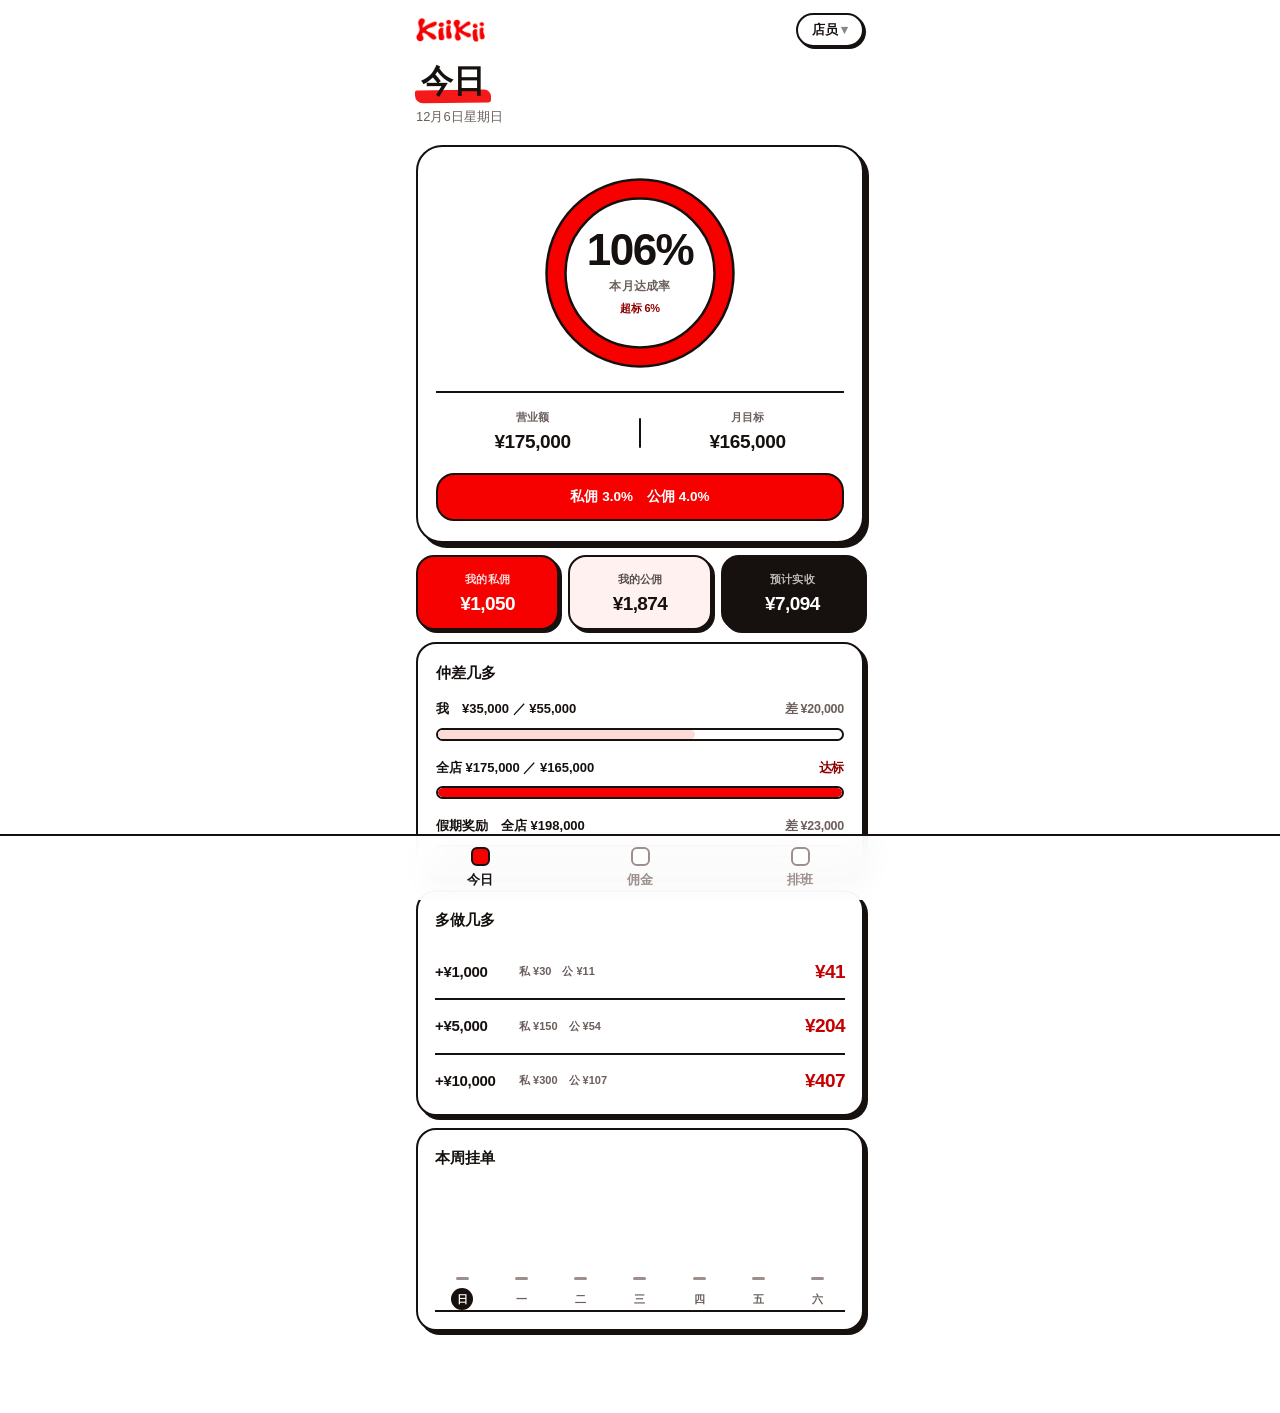
==== index.html @ 649da3fe "design: 白红配色 ＋ KIIKII logo ＋ 转手绘麦克笔语言 MORIA：APP 改白红配色加 KIIKII logo，再参考手绘 app 设计美化。  配色 - 暖米底 #f7f2e8" ====
<!doctype html>
<html lang="zh-Hans">
<head>
<meta charset="utf-8">
<meta name="viewport" content="width=device-width,initial-scale=1,viewport-fit=cover">
<meta name="theme-color" content="#fdf6f5">
<meta name="robots" content="noindex,nofollow">
<title>KIIKII 珠海店</title>
<link rel="icon" href="logo.png">
<link rel="stylesheet" href="app.css">
</head>
<body>

<!-- ══ 今日 ══ -->
<main class="app" id="p-home">
  <div class="brand">
    <img src="logo.png" alt="KiiKii" width="150" height="52">
    <button class="who" id="whoName" type="button">店员</button>
  </div>
  <div class="bar"><div><h1><span class="hl">今日</span></h1><div class="sub" id="homeSub"></div></div></div>

  <div class="stack">
    <div class="hero">
      <div class="dial">
        <svg viewBox="0 0 200 200" role="img" aria-labelledby="dialT">
          <title id="dialT">本月达成率</title>
          <circle cx="100" cy="100" r="84" fill="none" stroke="#fff1f0" stroke-width="19"></circle>
          <circle id="arcMain" cx="100" cy="100" r="84" fill="none" stroke="#f60000" stroke-width="19"
                  stroke-linecap="butt" stroke-dasharray="527.79" stroke-dashoffset="527.79"></circle>
          <circle cx="100" cy="100" r="93.5" fill="none" stroke="#16110f" stroke-width="2.5"></circle>
          <circle cx="100" cy="100" r="74.5" fill="none" stroke="#16110f" stroke-width="2.5"></circle>
        </svg>
        <div class="mid">
          <div class="pct num" id="hPct">0%</div>
          <div class="pl">本月达成率</div>
          <div class="over num" id="hOver" hidden></div>
        </div>
      </div>
      <div class="heroFig">
        <div class="c"><div class="k">营业额</div><div class="v num" id="hRev">¥0</div></div>
        <div class="sep"></div>
        <div class="c"><div class="k">月目标</div><div class="v num" id="hTgt">¥0</div></div>
      </div>
      <div class="verdict" id="hVerdict"></div>
    </div>

    <div class="tiles">
      <div class="tile priv"><div class="k">我的私佣</div><div class="v num" id="hPv">¥0</div></div>
      <div class="tile pub"><div class="k">我的公佣</div><div class="v num" id="hPb">¥0</div></div>
      <div class="tile net"><div class="k">预计实收</div><div class="v num" id="hNet">¥0</div></div>
    </div>

    <div class="card pgcard">
      <div class="ct">仲差几多</div>
      <div class="pg" id="pgMe">
        <div class="pgtop"><span class="pl"></span><span class="pr num"></span></div>
        <div class="track"><div class="fill"></div></div>
      </div>
      <div class="pg" id="pgSt">
        <div class="pgtop"><span class="pl"></span><span class="pr num"></span></div>
        <div class="track"><div class="fill"></div></div>
      </div>
      <div class="pg" id="hLeaveProg">
        <div class="pgtop"><span class="pl">假期奖励</span><span class="pr num" id="hLvRest"></span></div>
        <div class="track"><div class="fill" id="hLvFill" style="width:0%"></div></div>
      </div>
    </div>

    <div class="card">
      <div class="ct">多做几多</div>
      
      <div id="gainRows"></div>
    </div>

    <div class="card">
      <div class="ct" id="wkTitle" style="margin-bottom:0">本周挂单</div>
      <div class="week" id="wkBars"></div>
    </div>

  </div>
</main>

<!-- ══ 佣金 ══ -->
<main class="app" id="p-comm" hidden>
  <div class="brand"><img src="logo.png" alt="KiiKii" width="150" height="52"></div>
  <div class="bar"><div><h1><span class="hl">佣金</span></h1></div></div>

  <div class="stack">
    <div class="card">
      <label class="f"><span class="lb">店铺月营业额</span>
        <input class="big num" type="number" inputmode="numeric" id="cRev" value="175000" step="1000"></label>
      <div class="g2" style="margin-top:12px">
        <label class="f"><span class="lb">我的挂单额</span>
          <input class="num" type="number" inputmode="numeric" id="cSale" value="35000" step="500"></label>
        <label class="f"><span class="lb">我的工时</span>
          <input class="num" type="number" inputmode="numeric" id="cHrs" value="174" step="2"></label>
      </div>
      <div class="g2" style="margin-top:10px">
        <label class="f"><span class="lb">岗位</span><select id="cRole"></select></label>
        <label class="f"><span class="lb" id="cBaseLb">底薪加津贴</span>
          <input class="num" type="number" inputmode="numeric" id="cBase" value="4100" step="100"></label>
      </div>
      <div class="res">
        <div class="p"><div class="k">私佣</div><div class="v num" id="cPv">¥0</div></div>
        <div class="g"><div class="k">公佣</div><div class="v num" id="cPb">¥0</div></div>
        <div><div class="k">大单奖</div><div class="v num" id="cBn">¥0</div></div>
        <div class="net"><div class="k">实收</div><div class="v num" id="cNet">¥0</div></div>
      </div>
    </div>

    <div class="card">
      <div class="lb">我的大单（单数）</div>
      <div class="g3">
        <label class="f"><span class="lb">满 800 加 10</span>
          <input class="num" type="number" inputmode="numeric" id="cB1" value="4" step="1"></label>
        <label class="f"><span class="lb">满 1400 加 30</span>
          <input class="num" type="number" inputmode="numeric" id="cB2" value="1" step="1"></label>
        <label class="f"><span class="lb">满 2400 加 50</span>
          <input class="num" type="number" inputmode="numeric" id="cB3" value="0" step="1"></label>
      </div>
    </div>

    <div class="row" id="cFixed"><span>固定薪</span><b class="num">¥0</b></div>
    <div class="row"><span>我的个人目标</span><b class="num" id="cTg">¥0</b></div>
    <div class="row" id="cRate"><span>本月费率</span><b>-</b></div>
    <div class="row" id="cNext"><span>距离下一档</span><b>-</b></div>

    <details>
      <summary>进阶设定</summary>
      <div class="dbody">
        <div class="g3">
          <label class="f"><span class="lb">月目标</span>
            <input class="num" type="number" inputmode="numeric" id="cTgt" value="165000" step="5000"></label>
          <label class="f"><span class="lb">全职人数</span>
            <input class="num" type="number" inputmode="numeric" id="cFt" value="3" step="1"></label>
          <label class="f"><span class="lb">全队总工时</span>
            <input class="num" type="number" inputmode="numeric" id="cWt" value="520" step="10"></label>
        </div>
        <div class="seg" role="group" aria-label="经营阶段">
          <button type="button" id="segSt" aria-pressed="true">稳定期</button>
          <button type="button" id="segRamp" aria-pressed="false">开业头三个月</button>
        </div>
        <p class="note">费率跟全店达成率：70% 起 1%，90% 起 2%，达标起私佣 3% ／ 公佣 4%。
        超出个人目标嘅部分 6%。</p>
      </div>
    </details>

    <p class="note" style="text-align:center">估算。发薪以实际结算为准。</p>
  </div>
</main>

<!-- ══ 排班 ══ -->
<main class="app" id="p-shift" hidden>
  <div class="brand"><img src="logo.png" alt="KiiKii" width="150" height="52"></div>
  <div class="bar"><div><h1><span class="hl">排班</span></h1><div class="sub" id="shSub"></div></div>
    <button class="btn" id="shEdit" style="width:auto;min-height:38px;font-size:13px;padding:8px 16px">编辑</button></div>

  <div class="stack">
    <div class="btn2">
      <button class="btn" id="shPrev" type="button">上一周</button>
      <button class="btn" id="shNext" type="button">下一周</button>
    </div>
    <div class="card" id="shList"></div>
    <div class="row"><span>本周我的班次</span><b class="num" id="shMine">0</b></div>
  </div>
</main>

<nav class="tabs"><div class="in" role="tablist">
  <button role="tab" data-tab="home"  aria-selected="true"><span class="mk"></span>今日</button>
  <button role="tab" data-tab="comm"  aria-selected="false"><span class="mk"></span>佣金</button>
  <button role="tab" data-tab="shift" aria-selected="false"><span class="mk"></span>排班</button>
</div></nav>

<script src="app.js"></script>
</body>
</html>
---- app.css ----
/* KIIKII 内部工具 v2.0
   设计语言：健康追踪 app 卡片式（Pinterest 参考：calorie tracker dashboard）
   ⚠️ 零外部请求：用户在珠海，Google Fonts 被墙、CDN 不稳、esm.sh 已证实会失败。
      字体走系统栈，图示不用库，全部自足。

   半径系统（全站遵守）：主卡 26px ／ 卡 20px ／ 砖 18px ／ 掣 14px ／ 输入 12px ／ chip 同 pill 999px
   一律 2.5px 黑框 ＋ 硬边投影（3-5px 实心黑，唔用柔和阴影），係手绘麦克笔嘅底层做法
   accent 只有一只：KIIKII 红，靠深浅同反白分层次，唔加第二只色。
   green 只做「达标」语意，唔当 accent 用。 */
:root{
  /* 手绘麦克笔：白底、粗黑框、KIIKII 红做萤光笔。
     外框一律 var(--stroke) 粗细，卡有硬边投影（唔用柔和阴影）。 */
  --ground:#ffffff;
  --card:#ffffff;
  --sunk:#fff1f0;
  --ink:#16110f;
  --ink-2:#6b5f5c;
  --ink-3:#9c8f8c;
  --line:#16110f;
  --line-2:#16110f;
  --stroke:2.5px;
  --red:#f60000;         /* KIIKII 招牌红：只做大字同装饰 */
  --red-ink:#c40000;     /* 细字 4.6:1 */
  --red-fill:#d10000;    /* 做底时配奶油字 5.3:1 */
  --red-wash:#fdeceb;
  --red-tint:#fbdad7;
  --red-deep:#8e0000;
  --shadow-s:3px 3px 0 var(--ink);
  --shadow-m:4px 4px 0 var(--ink);
  --shadow-l:5px 5px 0 var(--ink);
  --sans:-apple-system,BlinkMacSystemFont,"PingFang SC","PingFang HK","Noto Sans SC","Microsoft YaHei",sans-serif;
  --tabh:64px;
  color-scheme:light;
}
*{margin:0;padding:0;box-sizing:border-box;-webkit-tap-highlight-color:transparent}
[hidden]{display:none!important}
html{-webkit-text-size-adjust:100%}
body{
  background:var(--ground);color:var(--ink);font-family:var(--sans);
  font-size:16px;line-height:1.5;-webkit-font-smoothing:antialiased;
  padding:0 0 calc(var(--tabh) + 18px + env(safe-area-inset-bottom));
}
.num{font-variant-numeric:tabular-nums;letter-spacing:-.02em}
/* 萤光笔一扫：红带垫喺字底，似用 marker 划过 */
.hl{position:relative;display:inline-block;padding:0 5px}
.hl::before{content:"";position:absolute;left:-1px;right:-1px;bottom:2px;height:.42em;
  background:var(--red);opacity:.9;border-radius:2px 7px 3px 8px;z-index:-1;transform:rotate(-.7deg)}
:focus-visible{outline:2px solid var(--red-fill);outline-offset:2px;border-radius:8px}

/* ── 外壳 ── */
.app{max-width:480px;margin:0 auto;padding:0 16px}
.brand{display:flex;align-items:center;justify-content:space-between;gap:12px;
  padding:calc(13px + env(safe-area-inset-top)) 0 0}
.brand img{height:24px;width:auto;display:block}
.bar{display:flex;align-items:baseline;justify-content:space-between;gap:12px;padding:10px 0 4px}
..bar h1{font-size:26px;font-weight:700;letter-spacing:-.02em;line-height:1.15}
.who{font-size:12.5px;font-weight:800;color:var(--ink);font-family:var(--sans);
  background:var(--card);border:2px solid var(--ink);border-radius:999px;
  padding:6px 14px;min-height:34px;box-shadow:2px 2px 0 var(--ink)}
.who::after{content:" ▾";opacity:.5}
.who:active{transform:translate(2px,2px);box-shadow:0 0 0 var(--ink)}
.sale{margin-top:9px}
.sale input{min-height:40px;font-size:14px;padding:8px 11px}
.sale .lb{font-size:11px;margin-bottom:4px}
.sub{font-size:13px;color:var(--ink-2);font-weight:500;margin-top:2px}

.card{background:var(--card);border:var(--stroke) solid var(--ink);border-radius:20px;
  padding:17px;box-shadow:var(--shadow-m)}
.stack{display:flex;flex-direction:column;gap:12px;margin-top:14px}

/* ── 达成率圈（今日页主角）── */
/* 主圈：读数摆喺环中间，係呢个 genre 嘅招牌做法 */
.hero{background:var(--card);border:var(--stroke) solid var(--ink);border-radius:26px;
  padding:26px 18px 20px;box-shadow:var(--shadow-l)}
.dial{position:relative;margin:0 auto}
.dial{width:200px;height:200px}
.dial svg{width:200px;height:200px;display:block;transform:rotate(-90deg);overflow:visible}
.dial .mid{position:absolute;inset:0;display:flex;flex-direction:column;
  align-items:center;justify-content:center;text-align:center;padding:0 30px}
.dial .pct{font-size:44px;font-weight:800;line-height:.95;letter-spacing:-.035em;
  isolation:isolate}
.dial .pl{font-size:11.5px;font-weight:700;color:var(--ink-2);margin-top:7px;letter-spacing:.02em}
.dial .over{font-size:11px;font-weight:800;color:var(--red-deep);margin-top:5px}
.heroFig{display:grid;grid-template-columns:1fr auto 1fr;gap:10px;align-items:center;
  margin-top:18px;padding-top:16px;border-top:2px solid var(--ink)}
.heroFig .c{text-align:center}
.heroFig .k{font-size:11px;font-weight:700;color:var(--ink-2)}
.heroFig .v{font-size:19px;font-weight:800;margin-top:3px;letter-spacing:-.02em}
.heroFig .sep{width:2px;height:30px;background:var(--ink);border-radius:2px}
.verdict{margin-top:16px;border-radius:18px;padding:12px 15px;font-size:13.5px;
  font-weight:800;text-align:center;background:var(--card);color:var(--ink);
  border:2px solid var(--ink)}
.verdict.hit{background:var(--red);color:#fff}

/* ── 数字砖 ── */
.tiles{display:grid;grid-template-columns:repeat(3,1fr);gap:9px}
.tile{border:var(--stroke) solid var(--ink);border-radius:18px;padding:15px 9px 14px;
  text-align:center;box-shadow:var(--shadow-s)}
.tile .k{font-size:10.5px;font-weight:700;letter-spacing:.02em;opacity:.72}
.tile .v{font-size:19px;font-weight:800;margin-top:6px;line-height:1.1;letter-spacing:-.03em}
.tile.priv{background:var(--red);color:#fff}
.tile.priv .k{opacity:.86}
.tile.pub{background:var(--sunk);color:var(--ink)}
.tile.net{background:var(--ink);color:#fff}
.tile.net .k{opacity:.7}

/* ── 周条（排班 + 本周业绩共用）── */
.week{display:grid;grid-template-columns:repeat(7,1fr);gap:5px;margin-top:16px}
.day{text-align:center;display:flex;flex-direction:column;align-items:center}
.day .n{font-size:10px;font-weight:800;color:var(--ink-3);height:13px;letter-spacing:-.02em}
.week{border-bottom:2px solid var(--ink);padding-bottom:0}
.day .bar-wrap{height:78px;display:flex;align-items:flex-end;margin-top:3px}
.day .b{width:13px;border-radius:7px 7px 0 0;background:var(--red);
  border:2px solid var(--ink);border-bottom:none}
.day.today .b{background:var(--ink)}
.day .b.zero{height:4px;background:var(--ink-3);border:none;border-radius:2px}
.day .d{font-size:11px;font-weight:700;color:var(--ink-2);margin-top:8px;
  width:22px;height:22px;line-height:22px;border-radius:50%}
.day.today .d{background:var(--ink);color:#fff9f2}
.day.today .n{color:var(--red-ink)}

/* ── 表单 ── */
label.f{display:block}
.lb{display:block;font-size:12px;font-weight:600;color:var(--ink-2);margin-bottom:6px}
input,select{width:100%;min-height:48px;font-family:var(--sans);font-size:16px;font-weight:700;
  font-variant-numeric:tabular-nums;color:var(--ink);background:var(--card);
  border:2px solid var(--ink);border-radius:12px;padding:11px 13px}
input:focus,select:focus{background:var(--sunk);box-shadow:2px 2px 0 var(--ink)}
input[readonly]{color:var(--ink-2);font-weight:600}
.g2{display:grid;grid-template-columns:1fr 1fr;gap:10px}
.g3{display:grid;grid-template-columns:repeat(3,1fr);gap:10px}
.big{font-size:24px;font-weight:700;min-height:58px}

/* ── 结果行 ── */
.res{display:grid;grid-template-columns:repeat(4,1fr);gap:8px;margin-top:15px;
  padding-top:15px;border-top:2px solid var(--ink)}
.res div{text-align:center}
.res .k{font-size:11px;font-weight:600;color:var(--ink-2)}
.res .v{font-size:17px;font-weight:700;margin-top:3px}
.res .p .v{color:var(--red-ink)} .res .g .v{color:var(--red-ink);opacity:.72}
.res .net .v{font-size:19px}

/* 三条进度摆同一张卡，先唔会读落好散 */
.ct{font-size:15px;font-weight:800;letter-spacing:-.01em;margin-bottom:14px}
.pgcard{padding:18px}
.pg{margin-bottom:17px}
.pg:last-child{margin-bottom:0}
.pgtop{display:flex;justify-content:space-between;align-items:baseline;gap:10px}
.pg .pl{font-size:13px;font-weight:700}
.pg .pr{font-size:12.5px;font-weight:800;color:var(--ink-2)}
.pg.hit .pr{color:var(--red-deep)}
.pg .track{height:13px;border-radius:999px;background:var(--card);margin-top:9px;
  overflow:hidden;border:2px solid var(--ink)}
.pg .fill{height:100%;border-radius:0 999px 999px 0;background:var(--red-tint);min-width:0;
  transition:width .32s cubic-bezier(.16,1,.3,1)}
.pg.hit .fill{background:var(--red);border-radius:999px}
.pg .ps{font-size:11px;font-weight:600;color:var(--ink-3);margin-top:7px}

/* 多做几多，多袋几多 */
.gainhd{display:grid;grid-template-columns:74px 1fr auto;gap:10px;font-size:10.5px;
  font-weight:700;color:var(--ink-3);padding-bottom:8px;border-bottom:2px solid var(--ink)}
.gainhd span:last-child{text-align:right}
.gain{display:grid;grid-template-columns:74px 1fr auto;gap:10px;align-items:center;
  padding:12px 0;border-bottom:2px solid var(--ink)}
.gain:last-child{border-bottom:none;padding-bottom:2px}
.gain .gx{font-size:15px;font-weight:800;letter-spacing:-.02em}
.gain .gd{font-size:11px;font-weight:600;color:var(--ink-2);line-height:1.4}
.gain .gt{font-size:19px;font-weight:800;color:var(--red-ink);letter-spacing:-.03em;text-align:right}
.gain.up .gd{color:var(--red-deep);font-weight:700}
.gain.up .gt{color:var(--red-deep)}
.gainnote{font-size:11.5px;font-weight:600;color:var(--ink-2);line-height:1.55;
  margin-top:13px;padding-top:12px;border-top:2px solid var(--ink)}

.row{display:flex;justify-content:space-between;align-items:baseline;gap:12px;
  font-size:13.5px;font-weight:700;color:var(--ink-2);padding:12px 15px;
  background:var(--card);border:var(--stroke) solid var(--ink);border-radius:18px;
  box-shadow:var(--shadow-s)}
.row b{font-size:16px;font-weight:700;color:var(--ink)}
.row.good{background:var(--red-fill)} .row.good span{color:#fff6f5;opacity:.85} .row.good b{color:#fff6f5}


/* ── 按钮 ── */
button{font-family:var(--sans);cursor:pointer;border:none}
.btn{width:100%;min-height:50px;font-size:15px;font-weight:800;border-radius:14px;
  background:var(--card);color:var(--ink);border:var(--stroke) solid var(--ink);
  box-shadow:3px 3px 0 var(--ink);padding:12px 18px}
.btn:active{transform:translate(3px,3px);box-shadow:0 0 0 var(--ink)}
.btn.pri{background:var(--red);color:#fff}
.btn.pri:active{background:var(--red-deep)}
.btn2{display:grid;grid-template-columns:1fr 1fr;gap:10px}

/* ── 分段控制 ── */
.seg{display:flex;gap:0;border:2px solid var(--ink);border-radius:12px;overflow:hidden}
.seg button{flex:1;min-height:42px;font-size:13.5px;font-weight:800;background:var(--card);color:var(--ink-2)}
.seg button+button{border-left:2px solid var(--ink)}
.seg button[aria-pressed="true"]{background:var(--red);color:#fff}

/* ── 排班 ── */
.shift{display:grid;grid-template-columns:52px 1fr;gap:12px;align-items:start;
  padding:13px 0;border-bottom:2px solid var(--ink)}
.shift:last-child{border-bottom:none}
.shift .dt{font-size:13px;font-weight:700;line-height:1.3}
.shift .dt em{display:block;font-style:normal;font-size:11px;font-weight:600;color:var(--ink-2);margin-top:1px}
.shift.is-today .dt{color:var(--red-ink)}
.slot{margin-bottom:9px}
.slot:last-child{margin-bottom:0}
.slot .sl{font-size:11px;font-weight:700;color:var(--ink-2);margin-bottom:5px}
.chips{display:flex;flex-wrap:wrap;gap:6px}
.chip{font-size:12.5px;font-weight:700;padding:7px 13px;border-radius:999px;
  background:var(--card);color:var(--ink);border:2px solid var(--ink)}
.chip[aria-pressed="true"]{background:var(--red);color:#fff}
.chip.off{color:var(--ink-3);border-color:var(--ink-3)}
.chip:active{transform:scale(.97)}
.empty{font-size:12.5px;color:var(--ink-3);font-weight:600;padding:3px 0}

/* ── 提示 ── */
.note{font-size:12.5px;line-height:1.6;color:var(--ink-2);font-weight:500;padding:2px 4px}
.note b{color:var(--ink);font-weight:700}
.alert{font-size:13px;line-height:1.55;font-weight:600;border-radius:24px;padding:13px 16px;
  background:var(--red-wash);color:var(--red-ink)}
details{background:var(--card);border-radius:24px;
  box-shadow:0 1px 2px rgba(74,50,34,.05),0 8px 22px -14px rgba(74,50,34,.30)}
summary{font-size:13.5px;font-weight:700;color:var(--ink-2);padding:17px 18px;
  list-style:none;display:flex;align-items:center;justify-content:space-between;min-height:52px}
summary::-webkit-details-marker{display:none}
summary::after{content:"＋";font-size:16px;font-weight:600}
details[open] summary::after{content:"－"}
details[open] summary{border-bottom:2px solid var(--ink)}
.dbody{padding:16px;display:flex;flex-direction:column;gap:13px}
pre{display:none;white-space:pre-wrap;font-size:12px;line-height:1.6;font-weight:500;
  background:var(--card);border:var(--stroke) solid var(--ink);border-radius:16px;padding:15px;overflow-x:auto}
pre.on{display:block}

/* ── 底部 tab ── */
.tabs{position:fixed;left:0;right:0;bottom:0;z-index:20;
  background:rgba(255,255,255,.92);backdrop-filter:blur(14px);
  -webkit-backdrop-filter:blur(14px);border-top:var(--stroke) solid var(--ink);
  padding-bottom:env(safe-area-inset-bottom)}
@supports not (backdrop-filter:blur(1px)){.tabs{background:#fff}}
.tabs .in{max-width:480px;margin:0 auto;display:grid;grid-template-columns:repeat(3,1fr)}
.tabs button{height:var(--tabh);background:none;font-size:13px;font-weight:700;color:var(--ink-3);
  display:flex;flex-direction:column;align-items:center;justify-content:center;gap:5px}
.tabs button .mk{width:19px;height:19px;border-radius:6px;background:var(--card);
  border:2px solid var(--ink-3);transition:background .16s,border-color .16s}
.tabs button[aria-selected="true"] .mk{background:var(--red);border-color:var(--ink)}
.tabs button[aria-selected="true"]{color:var(--ink)}
.tabs button[aria-selected="true"] .mk{background:var(--red)}

@media(prefers-reduced-motion:reduce){*{transition:none!important;animation:none!important}}
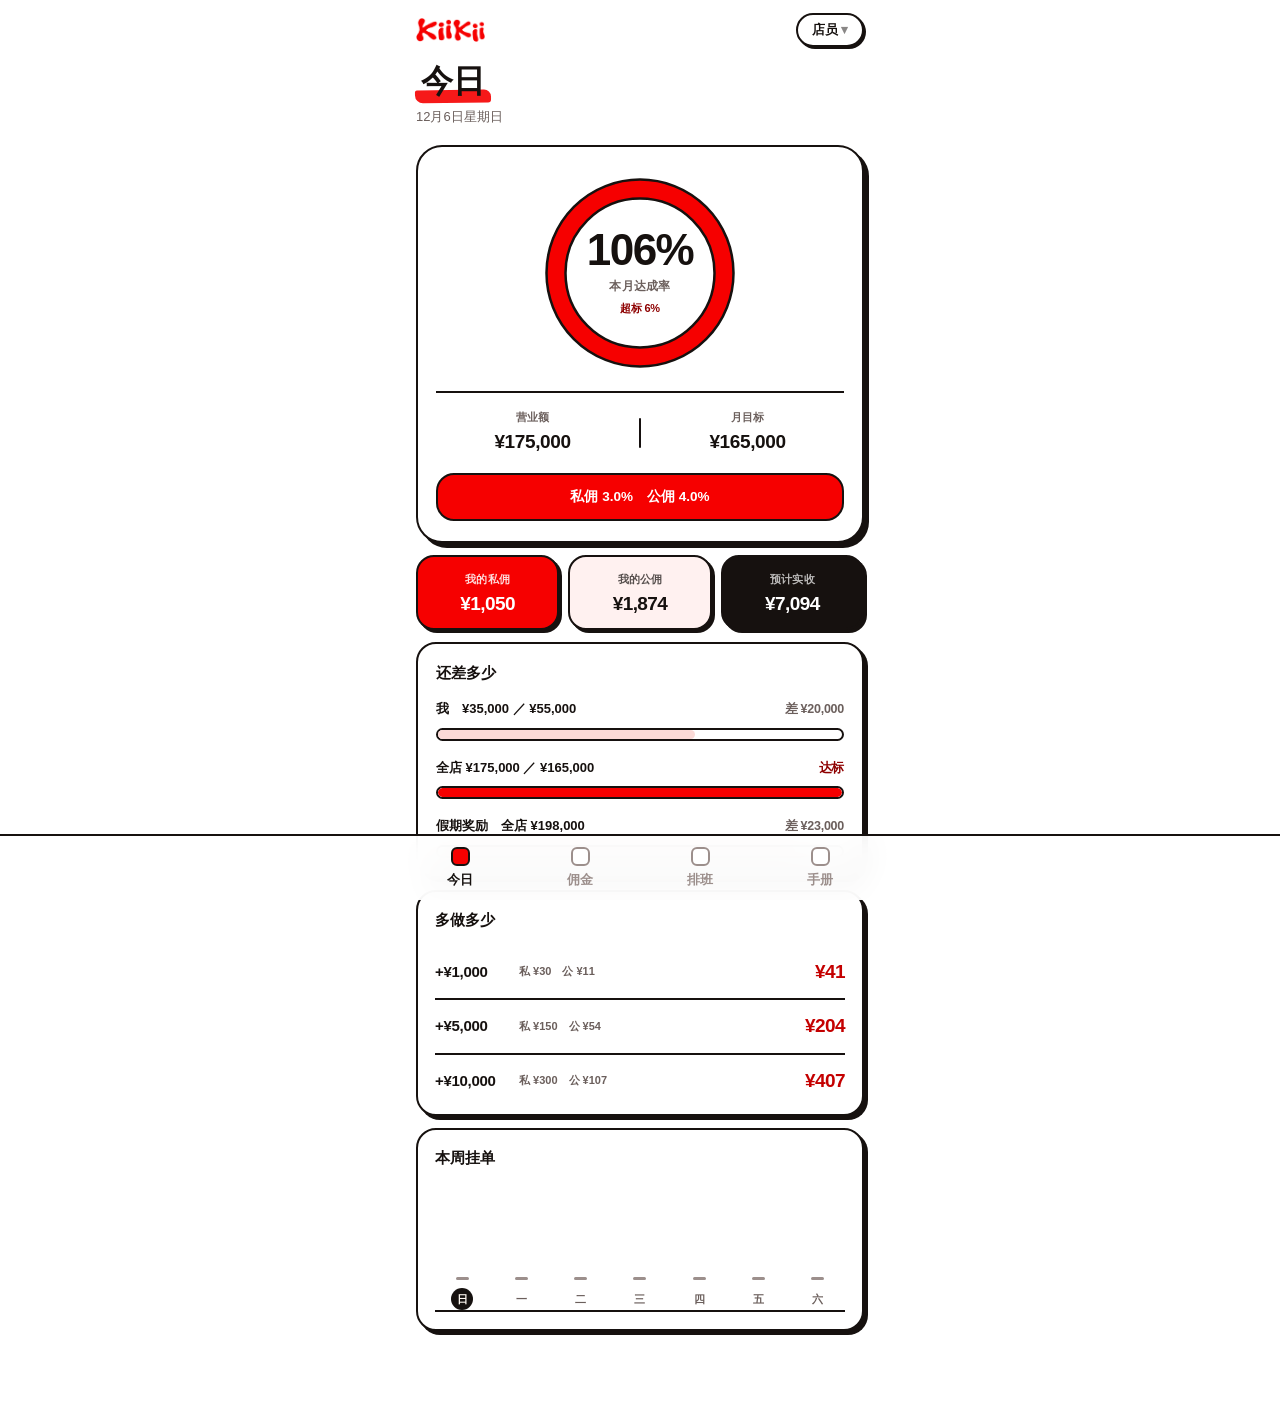
==== commit 46cfe4ad: "feat: 加「上班手册」页 ＋ 界面文字全改普通话 MORIA 两项：文字用普通话、加一个上班手册。  界面文字 - 全站粤语口语改普通话书面中文：㩒→点、唔→不、嘅→的、咗→了、   睇→看、冇→" ====
--- a/index.html
+++ b/index.html
@@ -51,7 +51,7 @@
     </div>
 
     <div class="card pgcard">
-      <div class="ct">仲差几多</div>
+      <div class="ct">还差多少</div>
       <div class="pg" id="pgMe">
         <div class="pgtop"><span class="pl"></span><span class="pr num"></span></div>
         <div class="track"><div class="fill"></div></div>
@@ -67,7 +67,7 @@
     </div>
 
     <div class="card">
-      <div class="ct">多做几多</div>
+      <div class="ct">多做多少</div>
       
       <div id="gainRows"></div>
     </div>
@@ -141,7 +141,7 @@
           <button type="button" id="segRamp" aria-pressed="false">开业头三个月</button>
         </div>
         <p class="note">费率跟全店达成率：70% 起 1%，90% 起 2%，达标起私佣 3% ／ 公佣 4%。
-        超出个人目标嘅部分 6%。</p>
+        超出个人目标的部分 6%。</p>
       </div>
     </details>
 
@@ -152,16 +152,150 @@
 <!-- ══ 排班 ══ -->
 <main class="app" id="p-shift" hidden>
   <div class="brand"><img src="logo.png" alt="KiiKii" width="150" height="52"></div>
-  <div class="bar"><div><h1><span class="hl">排班</span></h1><div class="sub" id="shSub"></div></div>
-    <button class="btn" id="shEdit" style="width:auto;min-height:38px;font-size:13px;padding:8px 16px">编辑</button></div>
+
+  <!-- 未登入 -->
+  <div id="shGate">
+    <div class="bar"><div><h1><span class="hl">排班</span></h1>
+      <div class="sub">登录后查看自己的班次</div></div></div>
+    <div class="stack">
+      <div class="card">
+        <label class="f"><span class="lb">我是谁</span><select id="lgName"></select></label>
+        <label class="f" style="margin-top:12px"><span class="lb">PIN</span>
+          <input type="password" inputmode="numeric" id="lgPin" maxlength="6" placeholder="四位数字"></label>
+        <button class="btn pri" id="lgGo" type="button" style="margin-top:14px">登录</button>
+        <div class="alert" id="lgErr" hidden style="margin-top:12px"></div>
+      </div>
+      <p class="note" style="text-align:center">PIN 请到店里向店长索取。登录一次记住 60 天。</p>
+    </div>
+  </div>
+
+  <!-- 已登入 -->
+  <div id="shMain" hidden>
+    <div class="bar"><div><h1><span class="hl">排班</span></h1><div class="sub" id="shSub"></div></div>
+      <button class="btn" id="shEdit" type="button" hidden
+        style="width:auto;min-height:38px;font-size:13px;padding:8px 16px">排班</button></div>
+
+    <div class="stack">
+      <div class="btn2">
+        <button class="btn" id="shPrev" type="button">上一周</button>
+        <button class="btn" id="shNext" type="button">下一周</button>
+      </div>
+      <div class="card" id="shList"></div>
+      <div class="row"><span>本周我的班次</span><b class="num" id="shMine">0</b></div>
+      <p class="note" id="shHint"></p>
+      <button class="btn" id="lgOut" type="button">退出登录</button>
+    </div>
+  </div>
+</main>
+
+<main class="app" id="p-book" hidden>
+  <div class="brand"><img src="logo.png" alt="KiiKii" width="150" height="52"></div>
+  <div class="bar"><div><h1><span class="hl">上班手册</span></h1>
+    <div class="sub">珠海十字门 C1017 店</div></div></div>
 
   <div class="stack">
-    <div class="btn2">
-      <button class="btn" id="shPrev" type="button">上一周</button>
-      <button class="btn" id="shNext" type="button">下一周</button>
-    </div>
-    <div class="card" id="shList"></div>
-    <div class="row"><span>本周我的班次</span><b class="num" id="shMine">0</b></div>
+    <div class="card">
+      <div class="ct">营业时间</div>
+      <div class="row"><span>开店</span><b>10:00</b></div>
+      <div class="row" style="margin-top:8px"><span>关店</span><b>22:00</b></div>
+      <div class="row" style="margin-top:8px"><span>早班</span><b>09:45 到 16:00</b></div>
+      <div class="row" style="margin-top:8px"><span>晚班</span><b>15:45 到 22:15</b></div>
+      <p class="note" style="margin-top:10px">提前 15 分钟到店换装、交接。关店后清点、锁铺再走。</p>
+    </div>
+
+    <div class="alert" style="font-size:14px;line-height:1.7">
+      <b style="font-size:15px">一条红线：所有销售必须经商场 POS 入账</b><br>
+      当日交易，当日入单。这是租约条款，不是公司内部规定。
+    </div>
+
+    <details>
+      <summary>七件事，做一次即解除劳动合同</summary>
+      <div class="dbody">
+        <p class="note" style="line-height:1.9">
+          1. 用个人微信／支付宝收款码收客人的钱<br>
+          2. 用自己手机收款<br>
+          3. 收现金不开单、不入 POS<br>
+          4. 跟客人说「不开单便宜点」<br>
+          5. 帮熟客或朋友私下出货<br>
+          6. 先收钱、之后才补入 POS<br>
+          7. <b>月底把单留到下个月再入</b>（冲提成档位）
+        </p>
+        <p class="note" style="margin-top:10px">
+          第 7 条最容易发生。月底觉得「这个月反正够不到档，不如留几单下个月一起冲」，
+          这个念头会让整间店没得做：留单等于当月少报营业额，租约第 12 条少报超过 5‰ 赔
+          <b>3 倍</b>，瞒报赔 <b>10 倍</b>，累计 <b>3 次</b>商场可直接收回铺位。
+          而且商场自己掌握 POS 数据，瞒不住。
+        </p>
+      </div>
+    </details>
+
+    <details>
+      <summary>每一单怎么做</summary>
+      <div class="dbody">
+        <p class="note" style="line-height:1.9">
+          1. 客人决定买，带到收银台<br>
+          2. 商场 POS 开单，<b>每件扫码或输入</b>，不要合并成一个总额<br>
+          3. 客人付款（银行卡／微信／支付宝／现金都走 POS）<br>
+          4. 打单、装袋、交给客人<br>
+          5. 小票副联留底
+        </p>
+      </div>
+    </details>
+
+    <details>
+      <summary>特殊情况怎么办</summary>
+      <div class="dbody">
+        <div class="row"><span>POS 死机或断网</span><b>立刻告诉店长</b></div>
+        <p class="note">店长联络商场。人手记下每单的时间、货品、金额、付款方式，系统恢复立刻补入。
+          <b>不可以自己找别的渠道收钱。</b></p>
+        <div class="row" style="margin-top:10px"><span>客人要求不开单</span><b>礼貌拒绝</b></div>
+        <p class="note">「不好意思，我们所有交易都要经商场系统。」</p>
+        <div class="row" style="margin-top:10px"><span>退换货</span><b>一律走 POS 退货单</b></div>
+        <div class="row" style="margin-top:8px"><span>员工自购</span><b>照样开单，用员工码</b></div>
+        <div class="row" style="margin-top:8px"><span>寄卖代销品</span><b>一样要过 POS</b></div>
+        <div class="row" style="margin-top:8px"><span>会员折扣</span><b>协议签好前不可以做</b></div>
+      </div>
+    </details>
+
+    <details>
+      <summary>排班怎么用</summary>
+      <div class="dbody">
+        <p class="note" style="line-height:1.9">
+          在「排班」页点自己的名字报班，虚线「待批」表示已报、等店长批准。<br>
+          再点一次可以撤回。<b>店长批准后才算数</b>，已批准的班次要找店长改。<br>
+          换班：先自己找到人对调，再一起告诉店长。<br>
+          请假：提前三天跟店长说；突发病假当天早上八点前一定要打电话，不要只发消息。
+        </p>
+      </div>
+    </details>
+
+    <details>
+      <summary>工资怎么算</summary>
+      <div class="dbody">
+        <p class="note" style="line-height:1.9">
+          <b>底薪 ＋ 私佣 ＋ 公佣 ＋ 大单奖</b>。<br>
+          私佣看你自己挂单额，个人目标以内按当档提成率（封顶 3%），
+          <b>超出个人目标的部分 6%</b>。<br>
+          公佣是全店一起分：提成率 × 全店营业额，店长先分 20%，其余按上班时间摊。<br>
+          大单奖按单算，满 800 加 10 元、满 1,400 加 30 元、满 2,400 加 50 元，取最高一档。<br>
+          全店未到 70%，当月只有底薪。退货的私佣和大单奖次月扣回。
+        </p>
+        <p class="note" style="margin-top:10px">在「佣金」页可以自己试算。那里是估算，发薪以店长实际结算为准。</p>
+      </div>
+    </details>
+
+    <details>
+      <summary>有事找谁</summary>
+      <div class="dbody">
+        <p class="note" style="line-height:1.9">
+          排班、请假、换班、客诉、POS 问题 → <b>店长</b><br>
+          工资有疑问 → 先找店长核对当月 POS 明细<br>
+          店长处理不了的 → 店长联络公司
+        </p>
+      </div>
+    </details>
+
+    <p class="note" style="text-align:center">入职时需签收纸本《收银 SOP》。本页内容与纸本一致，以纸本为准。</p>
   </div>
 </main>
 
@@ -169,6 +303,7 @@
   <button role="tab" data-tab="home"  aria-selected="true"><span class="mk"></span>今日</button>
   <button role="tab" data-tab="comm"  aria-selected="false"><span class="mk"></span>佣金</button>
   <button role="tab" data-tab="shift" aria-selected="false"><span class="mk"></span>排班</button>
+  <button role="tab" data-tab="book"  aria-selected="false"><span class="mk"></span>手册</button>
 </div></nav>
 
 <script src="app.js"></script>
--- a/app.css
+++ b/app.css
@@ -209,6 +209,10 @@
 .chip{font-size:12.5px;font-weight:700;padding:7px 13px;border-radius:999px;
   background:var(--card);color:var(--ink);border:2px solid var(--ink)}
 .chip[aria-pressed="true"]{background:var(--red);color:#fff}
+.chip.req{background:#fff;color:var(--red-ink);border-style:dashed}
+.chip.req::after{content:" 待批";font-size:10px;font-weight:600}
+.chip.mine{box-shadow:0 0 0 2px var(--ink)}
+.chip:disabled{opacity:.45}
 .chip.off{color:var(--ink-3);border-color:var(--ink-3)}
 .chip:active{transform:scale(.97)}
 .empty{font-size:12.5px;color:var(--ink-3);font-weight:600;padding:3px 0}
@@ -237,7 +241,7 @@
   -webkit-backdrop-filter:blur(14px);border-top:var(--stroke) solid var(--ink);
   padding-bottom:env(safe-area-inset-bottom)}
 @supports not (backdrop-filter:blur(1px)){.tabs{background:#fff}}
-.tabs .in{max-width:480px;margin:0 auto;display:grid;grid-template-columns:repeat(3,1fr)}
+.tabs .in{max-width:480px;margin:0 auto;display:grid;grid-template-columns:repeat(4,1fr)}
 .tabs button{height:var(--tabh);background:none;font-size:13px;font-weight:700;color:var(--ink-3);
   display:flex;flex-direction:column;align-items:center;justify-content:center;gap:5px}
 .tabs button .mk{width:19px;height:19px;border-radius:6px;background:var(--card);
@@ -247,3 +251,5 @@
 .tabs button[aria-selected="true"] .mk{background:var(--red)}
 
 @media(prefers-reduced-motion:reduce){*{transition:none!important;animation:none!important}}
+
+.busy{opacity:.5;pointer-events:none}
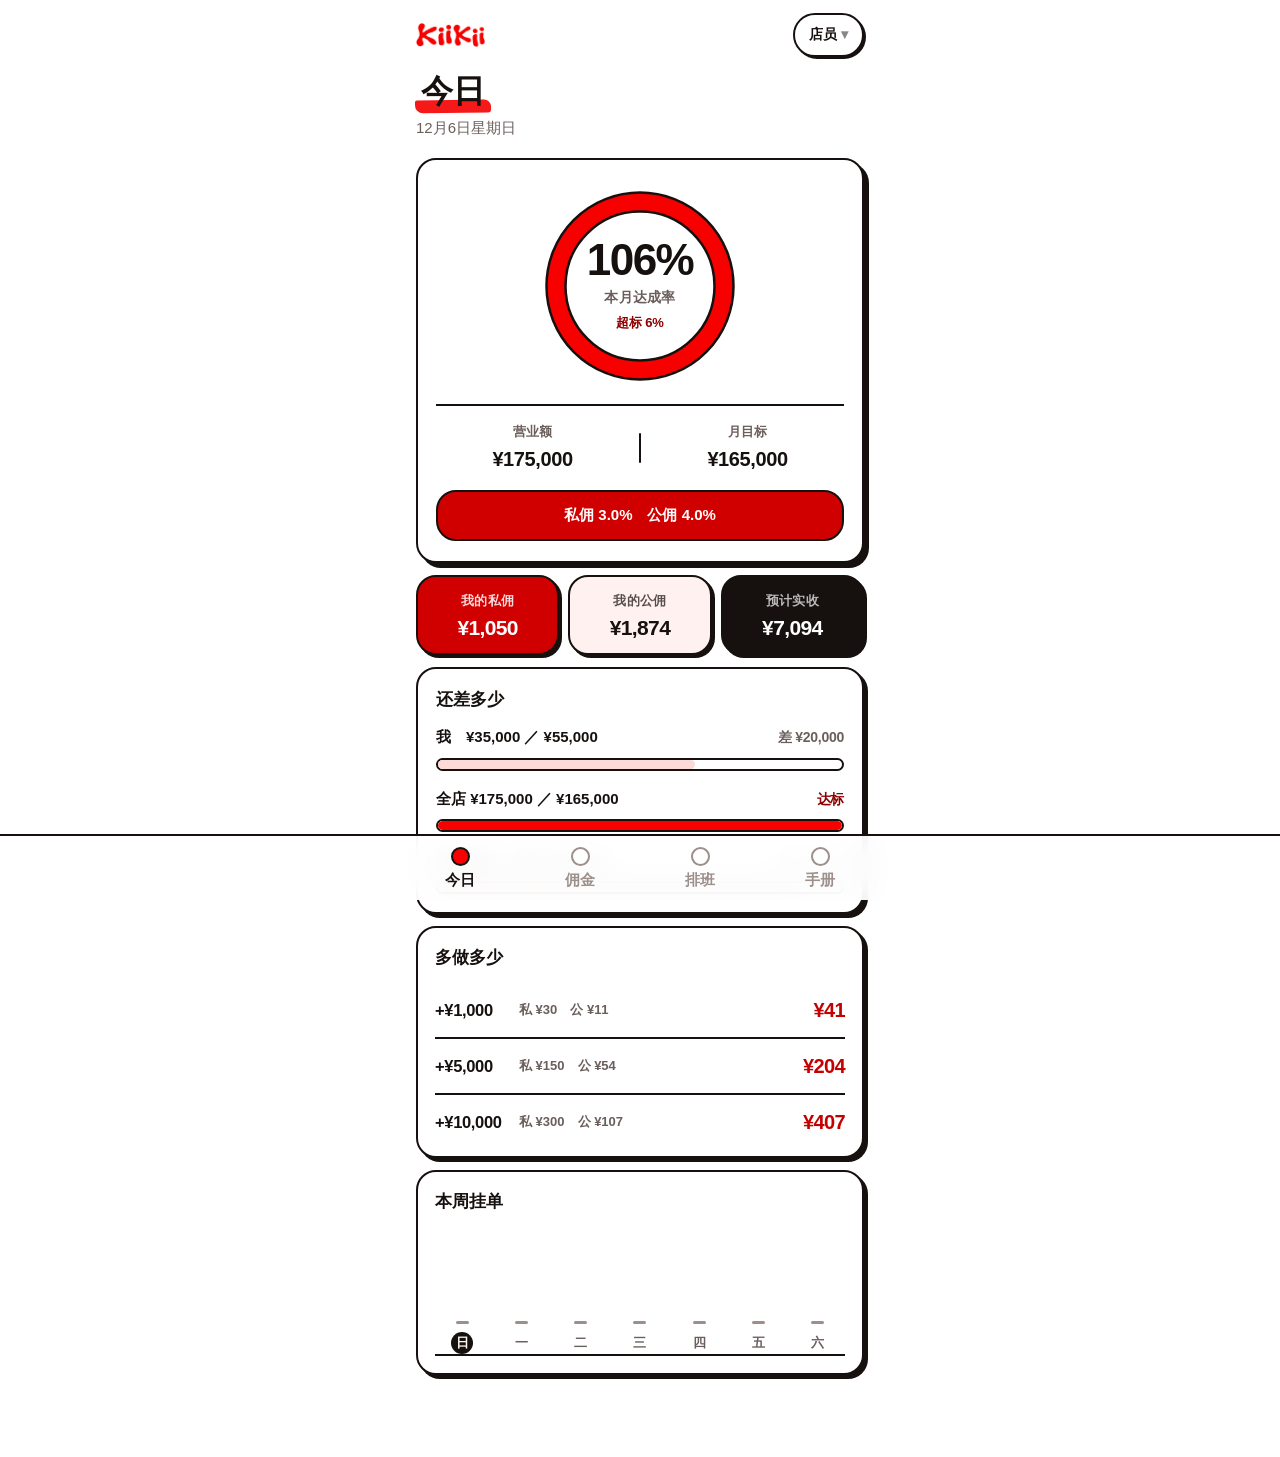
==== commit 7ba8eeaa: "feat(排班): 班次时间可改 之前早班／晚班的钟数写死在前端，改不了。现在由店长在界面上改。  两层 - 预设时间（kk_settings.slot_times）：早班 09:45-16:00、晚" ====
--- a/index.html
+++ b/index.html
@@ -183,6 +183,15 @@
       <div class="card" id="shList"></div>
       <div class="row"><span>本周我的班次</span><b class="num" id="shMine">0</b></div>
       <p class="note" id="shHint"></p>
+
+      <details id="shStaffBox" hidden>
+        <summary>员工名单</summary>
+        <div class="dbody">
+          <div id="shStaffList"></div>
+          <button class="btn" id="stAdd" type="button">加一个人</button>
+          <p class="note">改完即时生效。PIN 留空 ＝ 不改。改了名字，登录时要用新名字。</p>
+        </div>
+      </details>
       <button class="btn" id="lgOut" type="button">退出登录</button>
     </div>
   </div>
@@ -196,10 +205,10 @@
   <div class="stack">
     <div class="card">
       <div class="ct">营业时间</div>
-      <div class="row"><span>开店</span><b>10:00</b></div>
-      <div class="row" style="margin-top:8px"><span>关店</span><b>22:00</b></div>
-      <div class="row" style="margin-top:8px"><span>早班</span><b>09:45 到 16:00</b></div>
-      <div class="row" style="margin-top:8px"><span>晚班</span><b>15:45 到 22:15</b></div>
+      <div class="row"><span>开店</span><b id="bkOpen">10:00</b></div>
+      <div class="row" style="margin-top:8px"><span>关店</span><b id="bkClose">22:00</b></div>
+      <div class="row" style="margin-top:8px"><span>早班</span><b id="bkAm">09:45 到 16:00</b></div>
+      <div class="row" style="margin-top:8px"><span>晚班</span><b id="bkPm">15:45 到 22:15</b></div>
       <p class="note" style="margin-top:10px">提前 15 分钟到店换装、交接。关店后清点、锁铺再走。</p>
     </div>
 
@@ -285,6 +294,69 @@
     </details>
 
     <details>
+      <summary>销售话术　进店到送客</summary>
+      <div class="dbody">
+        <div class="tk"><div class="tq">客人刚进门</div>
+          <p class="say">「欢迎光临，随便看看，有需要叫我。」</p>
+          <p class="no">别跟在后面三步之内。让客人自己走一圈，等他停在某件货前面再上。</p></div>
+
+        <div class="tk"><div class="tq">客人说「我随便看看」</div>
+          <p class="say">「好，你先看。这排是新到的，那边是折扣区。」</p>
+          <p class="no">别追问「你想找什么」。给他方位，退开。他停下来你再过去。</p></div>
+
+        <div class="tk"><div class="tq">客人拿起一件在看</div>
+          <p class="say">「这件是纯棉的，洗完不会缩。你穿平时是 M 吧？我拿件你试下。」</p>
+          <p class="no">别问「要不要试」，多数人会答不用。直接说「我拿件你试下」。</p></div>
+
+        <div class="tk"><div class="tq">客人试完出来</div>
+          <p class="say">「这个颜色挺衬你。你转一下我看看后面……肩线刚好。」</p>
+          <p class="no">别只说「好看」。说一个具体的点，客人才信。</p></div>
+
+        <div class="tk"><div class="tq">连带　⭐ 这一句最值钱</div>
+          <p class="say">「这条裤配这件刚好，一起试下看看整套效果。」</p>
+          <p class="say">「再挑一件凑够 800，今天有优惠。」</p>
+          <p class="no">客单价平均 450。多卖一件到 800，你有大单奖 10 元，
+            到 1,400 是 30 元，到 2,400 是 50 元。<b>每一单都问一句。</b></p></div>
+
+        <div class="tk"><div class="tq">客人嫌贵</div>
+          <p class="say">「这个价位是因为用的是 XX 料，你摸一下手感。同类的在别家要 XXX。」</p>
+          <p class="say">「你平时穿得多的话，算下来每次没多少。」</p>
+          <p class="no">别马上说「可以给你便宜点」。先讲价值，再讲价格。
+            <b>折扣不是你能决定的，要问店长。</b></p></div>
+
+        <div class="tk"><div class="tq">客人要求打折</div>
+          <p class="say">「这个价格已经是活动价了。不过我可以帮你看看有没有满减。」</p>
+          <p class="no">不可以私自答应任何折扣。会员折扣在协议签好之前一律不做。</p></div>
+
+        <div class="tk"><div class="tq">没有他要的码</div>
+          <p class="say">「这个码刚好卖完。我帮你问下别家店有没有，或者留个微信，到货第一时间通知你。」</p>
+          <p class="no">别只说「没有了」就结束。给下一步。</p></div>
+
+        <div class="tk"><div class="tq">客人说「我再考虑一下」</div>
+          <p class="say">「好。这件只剩两件了，你要的话我帮你留到今天关店。」</p>
+          <p class="no">留货是真的要留。说了不做，下次客人不信你。</p></div>
+
+        <div class="tk"><div class="tq">到收银台　最后加购</div>
+          <p class="say">「一共 XXX。要不要加个袜子／配件，凑够 XXX 有优惠？」</p>
+          <p class="no">开单前最后一次机会。开完单再问就晚了。</p></div>
+
+        <div class="tk"><div class="tq">开单前　办会员</div>
+          <p class="say">「今天办个会员吧，就用手机号，一分钟。以后积分、新品和补码会优先通知你。」</p>
+          <p class="no">只讲积分和通知。<b>会员折扣协议签好之前，不可以承诺任何折扣。</b></p></div>
+
+        <div class="tk"><div class="tq">收完钱　加微信</div>
+          <p class="say">「加个微信吧，新货和补码我第一时间发你，不用白跑一趟。」</p>
+          <p class="say">「备注一下你的名字和尺码，下次直接跟我说就行。」</p>
+          <p class="no">加完当场备注：日期、买了什么、尺码、偏好。过两天就记不住了。<br>
+            <b>微信只用来联络，绝对不可以用来收钱</b>（红线第 1 条，一次即解除劳动合同）。</p></div>
+
+        <div class="tk"><div class="tq">送客</div>
+          <p class="say">「慢走。有问题随时回来找我，七天内可以换。」</p>
+          <p class="no">送到门口，别站在收银台喊。</p></div>
+      </div>
+    </details>
+
+    <details>
       <summary>有事找谁</summary>
       <div class="dbody">
         <p class="note" style="line-height:1.9">
--- a/app.css
+++ b/app.css
@@ -1,4 +1,15 @@
-/* KIIKII 内部工具 v2.0
+/* 圆角三档，全站只此三个值：
+     容器 20px（card / hero / verdict / tile / row / alert / details / pre）
+     互动 12px（input / select / btn / seg / 名单输入 / tab 标记 / 话术对白）
+     pill 999px（chip / 进度条轨道）
+   例外（各有功能理由，唔算入系统）：麦克笔底线不规则角、日号圆点 50%、
+   周条只圆顶、进度条单边圆、hairline 2px、focus ring 8px。
+
+   红色两只用途分明：
+     --red #f60000      大字同图形专用（白字落去只有 4.27:1，唔够细字用）
+     --red-fill #d10000 任何要摆白字嘅红底（5.60:1，过 AA）
+
+   KIIKII 内部工具 v2.0
    设计语言：健康追踪 app 卡片式（Pinterest 参考：calorie tracker dashboard）
    ⚠️ 零外部请求：用户在珠海，Google Fonts 被墙、CDN 不稳、esm.sh 已证实会失败。
       字体走系统栈，图示不用库，全部自足。
@@ -54,15 +65,15 @@
 .brand img{height:24px;width:auto;display:block}
 .bar{display:flex;align-items:baseline;justify-content:space-between;gap:12px;padding:10px 0 4px}
 ..bar h1{font-size:26px;font-weight:700;letter-spacing:-.02em;line-height:1.15}
-.who{font-size:12.5px;font-weight:800;color:var(--ink);font-family:var(--sans);
+.who{font-size:14px;min-height:44px;font-weight:800;color:var(--ink);font-family:var(--sans);
   background:var(--card);border:2px solid var(--ink);border-radius:999px;
-  padding:6px 14px;min-height:34px;box-shadow:2px 2px 0 var(--ink)}
+  padding:6px 14px;box-shadow:2px 2px 0 var(--ink)}
 .who::after{content:" ▾";opacity:.5}
 .who:active{transform:translate(2px,2px);box-shadow:0 0 0 var(--ink)}
 .sale{margin-top:9px}
-.sale input{min-height:40px;font-size:14px;padding:8px 11px}
-.sale .lb{font-size:11px;margin-bottom:4px}
-.sub{font-size:13px;color:var(--ink-2);font-weight:500;margin-top:2px}
+.sale input{min-height:40px;font-size:15.5px;padding:8px 11px}
+.sale .lb{font-size:13px;margin-bottom:4px}
+.sub{font-size:15px;color:var(--ink-2);font-weight:500;margin-top:2px}
 
 .card{background:var(--card);border:var(--stroke) solid var(--ink);border-radius:20px;
   padding:17px;box-shadow:var(--shadow-m)}
@@ -70,7 +81,7 @@
 
 /* ── 达成率圈（今日页主角）── */
 /* 主圈：读数摆喺环中间，係呢个 genre 嘅招牌做法 */
-.hero{background:var(--card);border:var(--stroke) solid var(--ink);border-radius:26px;
+.hero{background:var(--card);border:var(--stroke) solid var(--ink);border-radius:20px;
   padding:26px 18px 20px;box-shadow:var(--shadow-l)}
 .dial{position:relative;margin:0 auto}
 .dial{width:200px;height:200px}
@@ -79,26 +90,26 @@
   align-items:center;justify-content:center;text-align:center;padding:0 30px}
 .dial .pct{font-size:44px;font-weight:800;line-height:.95;letter-spacing:-.035em;
   isolation:isolate}
-.dial .pl{font-size:11.5px;font-weight:700;color:var(--ink-2);margin-top:7px;letter-spacing:.02em}
-.dial .over{font-size:11px;font-weight:800;color:var(--red-deep);margin-top:5px}
+.dial .pl{font-size:13.5px;font-weight:700;color:var(--ink-2);margin-top:7px;letter-spacing:.02em}
+.dial .over{font-size:13px;font-weight:800;color:var(--red-deep);margin-top:5px}
 .heroFig{display:grid;grid-template-columns:1fr auto 1fr;gap:10px;align-items:center;
   margin-top:18px;padding-top:16px;border-top:2px solid var(--ink)}
 .heroFig .c{text-align:center}
-.heroFig .k{font-size:11px;font-weight:700;color:var(--ink-2)}
-.heroFig .v{font-size:19px;font-weight:800;margin-top:3px;letter-spacing:-.02em}
+.heroFig .k{font-size:13px;font-weight:700;color:var(--ink-2)}
+.heroFig .v{font-size:20px;font-weight:800;margin-top:3px;letter-spacing:-.02em}
 .heroFig .sep{width:2px;height:30px;background:var(--ink);border-radius:2px}
-.verdict{margin-top:16px;border-radius:18px;padding:12px 15px;font-size:13.5px;
+.verdict{margin-top:16px;border-radius:20px;padding:12px 15px;font-size:15px;
   font-weight:800;text-align:center;background:var(--card);color:var(--ink);
   border:2px solid var(--ink)}
-.verdict.hit{background:var(--red);color:#fff}
+.verdict.hit{background:var(--red-fill);color:#fff}
 
 /* ── 数字砖 ── */
 .tiles{display:grid;grid-template-columns:repeat(3,1fr);gap:9px}
-.tile{border:var(--stroke) solid var(--ink);border-radius:18px;padding:15px 9px 14px;
+.tile{border:var(--stroke) solid var(--ink);border-radius:20px;padding:15px 9px 14px;
   text-align:center;box-shadow:var(--shadow-s)}
-.tile .k{font-size:10.5px;font-weight:700;letter-spacing:.02em;opacity:.72}
-.tile .v{font-size:19px;font-weight:800;margin-top:6px;line-height:1.1;letter-spacing:-.03em}
-.tile.priv{background:var(--red);color:#fff}
+.tile .k{font-size:12.5px;font-weight:700;letter-spacing:.02em;opacity:.72}
+.tile .v{font-size:21px;font-weight:800;margin-top:6px;line-height:1.1;letter-spacing:-.03em}
+.tile.priv{background:var(--red-fill);color:#fff}
 .tile.priv .k{opacity:.86}
 .tile.pub{background:var(--sunk);color:var(--ink)}
 .tile.net{background:var(--ink);color:#fff}
@@ -107,21 +118,21 @@
 /* ── 周条（排班 + 本周业绩共用）── */
 .week{display:grid;grid-template-columns:repeat(7,1fr);gap:5px;margin-top:16px}
 .day{text-align:center;display:flex;flex-direction:column;align-items:center}
-.day .n{font-size:10px;font-weight:800;color:var(--ink-3);height:13px;letter-spacing:-.02em}
+.day .n{font-size:12px;font-weight:800;color:var(--ink-3);height:13px;letter-spacing:-.02em}
 .week{border-bottom:2px solid var(--ink);padding-bottom:0}
 .day .bar-wrap{height:78px;display:flex;align-items:flex-end;margin-top:3px}
 .day .b{width:13px;border-radius:7px 7px 0 0;background:var(--red);
   border:2px solid var(--ink);border-bottom:none}
 .day.today .b{background:var(--ink)}
 .day .b.zero{height:4px;background:var(--ink-3);border:none;border-radius:2px}
-.day .d{font-size:11px;font-weight:700;color:var(--ink-2);margin-top:8px;
+.day .d{font-size:13px;font-weight:700;color:var(--ink-2);margin-top:8px;
   width:22px;height:22px;line-height:22px;border-radius:50%}
 .day.today .d{background:var(--ink);color:#fff9f2}
 .day.today .n{color:var(--red-ink)}
 
 /* ── 表单 ── */
 label.f{display:block}
-.lb{display:block;font-size:12px;font-weight:600;color:var(--ink-2);margin-bottom:6px}
+.lb{display:block;font-size:14px;font-weight:600;color:var(--ink-2);margin-bottom:6px}
 input,select{width:100%;min-height:48px;font-family:var(--sans);font-size:16px;font-weight:700;
   font-variant-numeric:tabular-nums;color:var(--ink);background:var(--card);
   border:2px solid var(--ink);border-radius:12px;padding:11px 13px}
@@ -135,104 +146,106 @@
 .res{display:grid;grid-template-columns:repeat(4,1fr);gap:8px;margin-top:15px;
   padding-top:15px;border-top:2px solid var(--ink)}
 .res div{text-align:center}
-.res .k{font-size:11px;font-weight:600;color:var(--ink-2)}
-.res .v{font-size:17px;font-weight:700;margin-top:3px}
+.res .k{font-size:13px;font-weight:600;color:var(--ink-2)}
+.res .v{font-size:18px;font-weight:700;margin-top:3px}
 .res .p .v{color:var(--red-ink)} .res .g .v{color:var(--red-ink);opacity:.72}
-.res .net .v{font-size:19px}
+.res .net .v{font-size:20px}
 
 /* 三条进度摆同一张卡，先唔会读落好散 */
-.ct{font-size:15px;font-weight:800;letter-spacing:-.01em;margin-bottom:14px}
+.ct{font-size:16.5px;font-weight:800;letter-spacing:-.01em;margin-bottom:14px}
 .pgcard{padding:18px}
 .pg{margin-bottom:17px}
 .pg:last-child{margin-bottom:0}
 .pgtop{display:flex;justify-content:space-between;align-items:baseline;gap:10px}
-.pg .pl{font-size:13px;font-weight:700}
-.pg .pr{font-size:12.5px;font-weight:800;color:var(--ink-2)}
+.pg .pl{font-size:15px;font-weight:700}
+.pg .pr{font-size:14px;font-weight:800;color:var(--ink-2)}
 .pg.hit .pr{color:var(--red-deep)}
 .pg .track{height:13px;border-radius:999px;background:var(--card);margin-top:9px;
   overflow:hidden;border:2px solid var(--ink)}
 .pg .fill{height:100%;border-radius:0 999px 999px 0;background:var(--red-tint);min-width:0;
   transition:width .32s cubic-bezier(.16,1,.3,1)}
 .pg.hit .fill{background:var(--red);border-radius:999px}
-.pg .ps{font-size:11px;font-weight:600;color:var(--ink-3);margin-top:7px}
+.pg .ps{font-size:13px;font-weight:600;color:var(--ink-3);margin-top:7px}
 
 /* 多做几多，多袋几多 */
-.gainhd{display:grid;grid-template-columns:74px 1fr auto;gap:10px;font-size:10.5px;
+.gainhd{display:grid;grid-template-columns:74px 1fr auto;gap:10px;font-size:12.5px;
   font-weight:700;color:var(--ink-3);padding-bottom:8px;border-bottom:2px solid var(--ink)}
 .gainhd span:last-child{text-align:right}
 .gain{display:grid;grid-template-columns:74px 1fr auto;gap:10px;align-items:center;
   padding:12px 0;border-bottom:2px solid var(--ink)}
 .gain:last-child{border-bottom:none;padding-bottom:2px}
-.gain .gx{font-size:15px;font-weight:800;letter-spacing:-.02em}
-.gain .gd{font-size:11px;font-weight:600;color:var(--ink-2);line-height:1.4}
-.gain .gt{font-size:19px;font-weight:800;color:var(--red-ink);letter-spacing:-.03em;text-align:right}
+.gain .gx{font-size:16.5px;font-weight:800;letter-spacing:-.02em}
+.gain .gd{font-size:13px;font-weight:600;color:var(--ink-2);line-height:1.4}
+.gain .gt{font-size:20px;font-weight:800;color:var(--red-ink);letter-spacing:-.03em;text-align:right}
 .gain.up .gd{color:var(--red-deep);font-weight:700}
 .gain.up .gt{color:var(--red-deep)}
-.gainnote{font-size:11.5px;font-weight:600;color:var(--ink-2);line-height:1.55;
+.gainnote{font-size:13.5px;font-weight:600;color:var(--ink-2);line-height:1.55;
   margin-top:13px;padding-top:12px;border-top:2px solid var(--ink)}
 
 .row{display:flex;justify-content:space-between;align-items:baseline;gap:12px;
-  font-size:13.5px;font-weight:700;color:var(--ink-2);padding:12px 15px;
-  background:var(--card);border:var(--stroke) solid var(--ink);border-radius:18px;
+  font-size:15px;font-weight:700;color:var(--ink-2);padding:12px 15px;
+  background:var(--card);border:var(--stroke) solid var(--ink);border-radius:20px;
   box-shadow:var(--shadow-s)}
-.row b{font-size:16px;font-weight:700;color:var(--ink)}
+.row b{font-size:17px;font-weight:700;color:var(--ink)}
 .row.good{background:var(--red-fill)} .row.good span{color:#fff6f5;opacity:.85} .row.good b{color:#fff6f5}
 
 
 /* ── 按钮 ── */
 button{font-family:var(--sans);cursor:pointer;border:none}
-.btn{width:100%;min-height:50px;font-size:15px;font-weight:800;border-radius:14px;
+.btn{width:100%;min-height:50px;font-size:16.5px;font-weight:800;border-radius:12px;
   background:var(--card);color:var(--ink);border:var(--stroke) solid var(--ink);
   box-shadow:3px 3px 0 var(--ink);padding:12px 18px}
 .btn:active{transform:translate(3px,3px);box-shadow:0 0 0 var(--ink)}
-.btn.pri{background:var(--red);color:#fff}
+.btn.pri{background:var(--red-fill);color:#fff}
 .btn.pri:active{background:var(--red-deep)}
 .btn2{display:grid;grid-template-columns:1fr 1fr;gap:10px}
 
 /* ── 分段控制 ── */
 .seg{display:flex;gap:0;border:2px solid var(--ink);border-radius:12px;overflow:hidden}
-.seg button{flex:1;min-height:42px;font-size:13.5px;font-weight:800;background:var(--card);color:var(--ink-2)}
+.seg button{flex:1;min-height:44px;font-size:15px;font-weight:800;background:var(--card);color:var(--ink-2)}
 .seg button+button{border-left:2px solid var(--ink)}
-.seg button[aria-pressed="true"]{background:var(--red);color:#fff}
+.seg button[aria-pressed="true"]{background:var(--red-fill);color:#fff}
 
 /* ── 排班 ── */
 .shift{display:grid;grid-template-columns:52px 1fr;gap:12px;align-items:start;
   padding:13px 0;border-bottom:2px solid var(--ink)}
 .shift:last-child{border-bottom:none}
-.shift .dt{font-size:13px;font-weight:700;line-height:1.3}
-.shift .dt em{display:block;font-style:normal;font-size:11px;font-weight:600;color:var(--ink-2);margin-top:1px}
+.shift .dt{font-size:15px;font-weight:700;line-height:1.3}
+.shift .dt em{display:block;font-style:normal;font-size:13px;font-weight:600;color:var(--ink-2);margin-top:1px}
 .shift.is-today .dt{color:var(--red-ink)}
 .slot{margin-bottom:9px}
 .slot:last-child{margin-bottom:0}
-.slot .sl{font-size:11px;font-weight:700;color:var(--ink-2);margin-bottom:5px}
+.slot .sl{font-size:13px;font-weight:700;color:var(--ink-2);margin-bottom:5px}
+.slot .sl em{font-style:normal;font-weight:600;color:var(--ink-3);margin-left:4px;
+  font-variant-numeric:tabular-nums}
 .chips{display:flex;flex-wrap:wrap;gap:6px}
-.chip{font-size:12.5px;font-weight:700;padding:7px 13px;border-radius:999px;
+.chip{font-size:14px;font-weight:700;padding:7px 13px;border-radius:999px;
   background:var(--card);color:var(--ink);border:2px solid var(--ink)}
-.chip[aria-pressed="true"]{background:var(--red);color:#fff}
+.chip[aria-pressed="true"]{background:var(--red-fill);color:#fff}
 .chip.req{background:#fff;color:var(--red-ink);border-style:dashed}
-.chip.req::after{content:" 待批";font-size:10px;font-weight:600}
+.chip.req::after{content:" 待批";font-size:12px;font-weight:600}
 .chip.mine{box-shadow:0 0 0 2px var(--ink)}
 .chip:disabled{opacity:.45}
 .chip.off{color:var(--ink-3);border-color:var(--ink-3)}
 .chip:active{transform:scale(.97)}
-.empty{font-size:12.5px;color:var(--ink-3);font-weight:600;padding:3px 0}
+.empty{font-size:14px;color:var(--ink-3);font-weight:600;padding:3px 0}
 
 /* ── 提示 ── */
-.note{font-size:12.5px;line-height:1.6;color:var(--ink-2);font-weight:500;padding:2px 4px}
+.note{font-size:14px;line-height:1.75;color:var(--ink-2);font-weight:500;padding:2px 4px}
 .note b{color:var(--ink);font-weight:700}
-.alert{font-size:13px;line-height:1.55;font-weight:600;border-radius:24px;padding:13px 16px;
+.alert{font-size:15px;line-height:1.55;font-weight:600;border-radius:20px;padding:13px 16px;
   background:var(--red-wash);color:var(--red-ink)}
-details{background:var(--card);border-radius:24px;
+details{background:var(--card);border-radius:20px;
   box-shadow:0 1px 2px rgba(74,50,34,.05),0 8px 22px -14px rgba(74,50,34,.30)}
-summary{font-size:13.5px;font-weight:700;color:var(--ink-2);padding:17px 18px;
+summary{font-size:15px;font-weight:700;color:var(--ink-2);padding:17px 18px;
   list-style:none;display:flex;align-items:center;justify-content:space-between;min-height:52px}
 summary::-webkit-details-marker{display:none}
 summary::after{content:"＋";font-size:16px;font-weight:600}
 details[open] summary::after{content:"－"}
 details[open] summary{border-bottom:2px solid var(--ink)}
 .dbody{padding:16px;display:flex;flex-direction:column;gap:13px}
-pre{display:none;white-space:pre-wrap;font-size:12px;line-height:1.6;font-weight:500;
-  background:var(--card);border:var(--stroke) solid var(--ink);border-radius:16px;padding:15px;overflow-x:auto}
+pre{display:none;white-space:pre-wrap;font-size:14px;line-height:1.6;font-weight:500;
+  background:var(--card);border:var(--stroke) solid var(--ink);border-radius:20px;padding:15px;overflow-x:auto}
 pre.on{display:block}
 
 /* ── 底部 tab ── */
@@ -242,9 +255,9 @@
   padding-bottom:env(safe-area-inset-bottom)}
 @supports not (backdrop-filter:blur(1px)){.tabs{background:#fff}}
 .tabs .in{max-width:480px;margin:0 auto;display:grid;grid-template-columns:repeat(4,1fr)}
-.tabs button{height:var(--tabh);background:none;font-size:13px;font-weight:700;color:var(--ink-3);
+.tabs button{height:var(--tabh);background:none;font-size:15px;font-weight:700;color:var(--ink-3);
   display:flex;flex-direction:column;align-items:center;justify-content:center;gap:5px}
-.tabs button .mk{width:19px;height:19px;border-radius:6px;background:var(--card);
+.tabs button .mk{width:19px;height:19px;border-radius:12px;background:var(--card);
   border:2px solid var(--ink-3);transition:background .16s,border-color .16s}
 .tabs button[aria-selected="true"] .mk{background:var(--red);border-color:var(--ink)}
 .tabs button[aria-selected="true"]{color:var(--ink)}
@@ -253,3 +266,53 @@
 @media(prefers-reduced-motion:reduce){*{transition:none!important;animation:none!important}}
 
 .busy{opacity:.5;pointer-events:none}
+
+/* 员工名单管理（店长限定） */
+.stRow{display:grid;grid-template-columns:1fr 62px 72px 34px;gap:7px;align-items:center;
+  padding:9px 0;border-bottom:2px solid var(--line)}
+.stRow:last-of-type{border-bottom:none}
+.stRow input{min-height:42px;font-size:15.5px;padding:8px 9px;border-radius:12px}
+.stRow .del{min-height:42px;width:34px;padding:0;font-size:17px;border-radius:12px;
+  background:#fff;color:var(--ink-3);border:2px solid var(--line)}
+.stHd{display:grid;grid-template-columns:1fr 62px 72px 34px;gap:7px;font-size:12px;
+  font-weight:700;color:var(--ink-3);padding-bottom:6px}
+
+/* 销售话术 */
+.tk{padding:13px 0;border-bottom:2px solid var(--line)}
+.tk:last-child{border-bottom:none;padding-bottom:0}
+.tk .tq{font-size:15px;font-weight:800;margin-bottom:8px}
+.tk .say{font-size:15.5px;line-height:1.65;font-weight:600;color:var(--ink);
+  background:var(--red-wash);border-radius:12px;padding:10px 12px;margin-bottom:7px}
+.tk .no{font-size:13.5px;line-height:1.6;font-weight:600;color:var(--ink-2)}
+
+/* 320px 级窄机：三只数字砖迫住，收紧内距同字级 */
+@media (max-width:359px){
+  body{padding-left:12px;padding-right:12px}
+  .tiles{gap:7px}
+  .tile{padding:13px 7px 12px}
+  .tile .k{font-size:11px}
+  .tile .v{font-size:18px;letter-spacing:-.04em}
+  .heroFig .v{font-size:18px}
+  .res{grid-template-columns:1fr 1fr;row-gap:12px}
+  .res .v{font-size:16px}
+  .g3{grid-template-columns:1fr 1fr;gap:8px}
+  input,select{font-size:15px;padding:10px 9px}
+  .big{font-size:20px}
+}
+
+/* 班次时间（店长编辑模式可改） */
+.slot .sl{display:flex;flex-wrap:wrap;align-items:center;gap:6px}
+.slot .sl em{font-style:normal;font-weight:600;color:var(--ink-3);font-size:10.5px}
+.slot .sl em.ch{color:var(--red-ink)}
+.slot .sl em.ch::after{content:" 已改";font-size:9.5px}
+/* 编辑时时间占自己一行，唔好同班次名挤 */
+.tedit{flex:1 0 100%;display:grid;grid-template-columns:1fr auto 1fr;
+  align-items:center;gap:5px;margin-top:5px}
+.tedit.has-reset{grid-template-rows:auto auto}
+.tedit.has-reset .treset{grid-column:1 / -1;justify-self:start;margin-top:4px}
+.tedit>span{font-size:10.5px;color:var(--ink-3);font-weight:600}
+.tedit input[type=time]{width:100%;min-width:0;min-height:36px;padding:4px 6px;
+  font-size:12.5px;font-weight:700;border-radius:8px;border:2px solid var(--ink);background:#fff}
+.treset{font-size:10.5px;font-weight:700;color:var(--red-ink);background:none;white-space:nowrap;
+  border:1.5px solid var(--red-ink);border-radius:999px;padding:5px 9px;cursor:pointer}
+.treset:active{background:var(--red-wash)}
